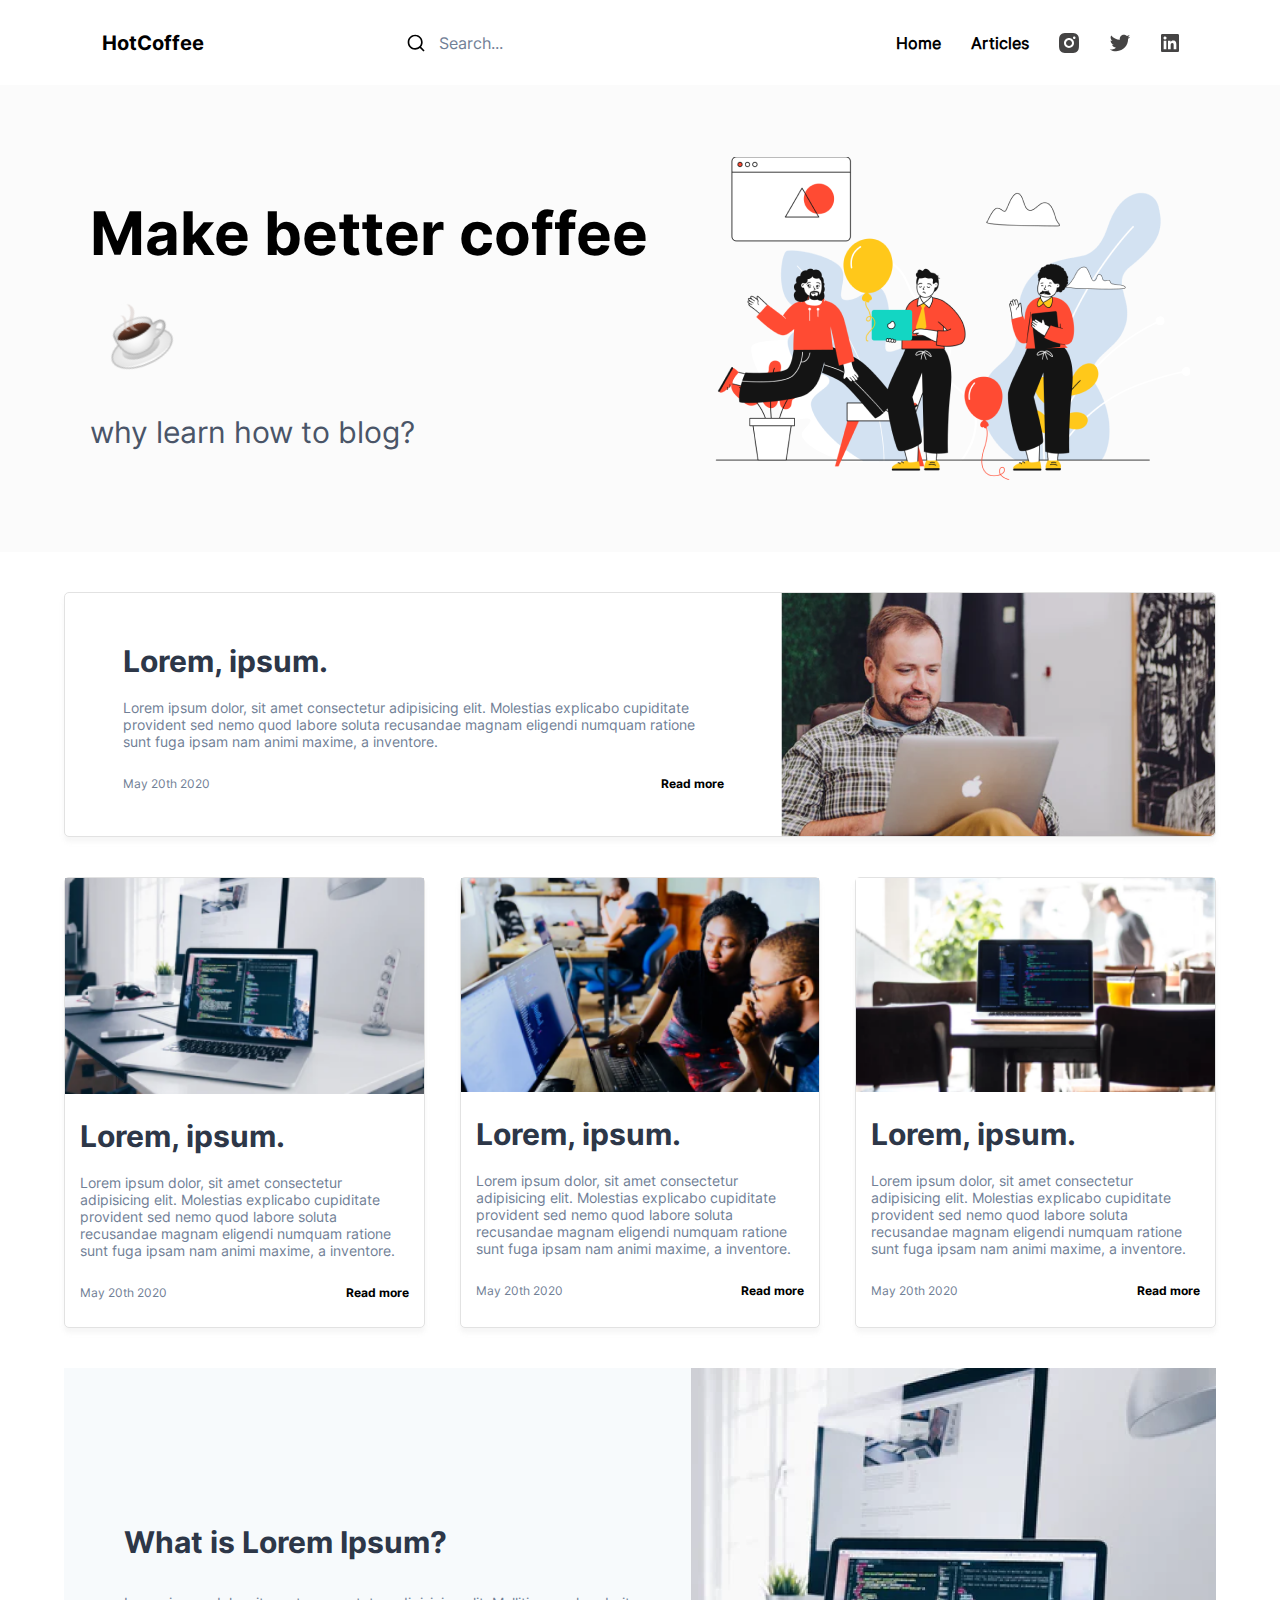
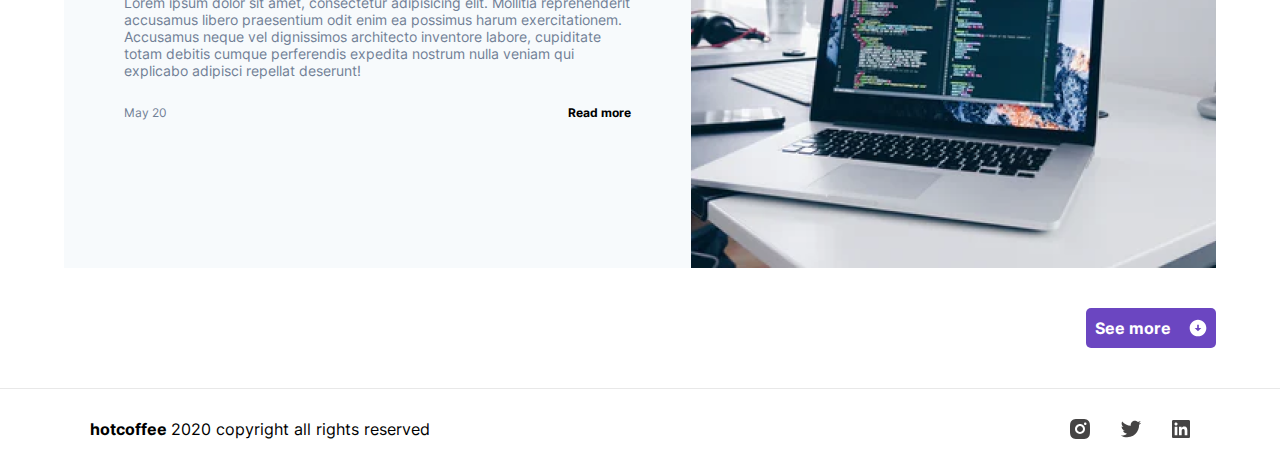
==== index.html @ 9e6a4082 "first deploy project" ====
<!DOCTYPE html>
<html lang="en">
  <head>
    <meta charset="UTF-8" />
    <meta http-equiv="X-UA-Compatible" content="IE=edge" />
    <meta name="viewport" content="width=device-width, initial-scale=1.0" />
    <link rel="stylesheet" href="style.css" />
    <title>Document</title>
  </head>
  <body>
    <header class="header">
      <div>
        <a href="index.html">HotCoffee</a>
      </div>
      <div class="container-search">
        <img src="image/svg/Search.svg" alt="Search" />
        <input type="text" placeholder="Search..." />
      </div>
      <div class="container-nav">
        <h1>Home</h1>
        <h1>Articles</h1>
        <img
          class="header-icon"
          src="image/svg/Instagram.svg"
          alt="Instagram"
        />
        <img class="header-icon" src="image/svg/Twitter.svg" alt="Twitter" />
        <img class="header-icon" src="image/svg/In.svg" alt="In" />
      </div>
    </header>
    <div class="container-head">
      <div class="container-head-text">
        <h1>
          Make better coffee
          <img src="image/svg/coffee.svg" alt="coffee" />
        </h1>
        <p class="container-head-text_p">why learn how to blog?</p>
      </div>
      <img src="image/png/croods_1.png" alt="People" />
    </div>
    <div class="main">
      <div class="container-card">
        <div class="container-first card-grid">
          <div class="container-first-text">
            <h1 class="card-text-title">Lorem, ipsum.</h1>
            <p class="card-text-about">
              Lorem ipsum dolor, sit amet consectetur adipisicing elit.
              Molestias explicabo cupiditate provident sed nemo quod labore
              soluta recusandae magnam eligendi numquam ratione sunt fuga ipsam
              nam animi maxime, a inventore.
            </p>
            <div class="container-first-text-bottom">
              <p class="card-date">May 20th 2020</p>
              <a href="details.html" class="card-button_read">Read more</a>
            </div>
          </div>
          <img src="image/png/image_1.png" alt="Card image" />
        </div>
        <div class="container-second card-grid">
          <img
            class="card-grid_img"
            src="image/png/image_2.png"
            alt="Card image"
          />
          <div class="card-grid-container">
            <h1 class="card-text-title">Lorem, ipsum.</h1>
            <p class="card-text-about">
              Lorem ipsum dolor, sit amet consectetur adipisicing elit.
              Molestias explicabo cupiditate provident sed nemo quod labore
              soluta recusandae magnam eligendi numquam ratione sunt fuga ipsam
              nam animi maxime, a inventore.
            </p>
            <div class="container-first-text-bottom">
              <p class="card-date">May 20th 2020</p>
              <a class="card-button_read">Read more</a>
            </div>
          </div>
        </div>
        <div class="container-three card-grid">
          <img
            class="card-grid_img"
            src="image/png/image_4.png"
            alt="Card image"
          />
          <div class="card-grid-container">
            <h1 class="card-text-title">Lorem, ipsum.</h1>
            <p class="card-text-about">
              Lorem ipsum dolor, sit amet consectetur adipisicing elit.
              Molestias explicabo cupiditate provident sed nemo quod labore
              soluta recusandae magnam eligendi numquam ratione sunt fuga ipsam
              nam animi maxime, a inventore.
            </p>
            <div class="container-first-text-bottom">
              <p class="card-date">May 20th 2020</p>
              <a class="card-button_read">Read more</a>
            </div>
          </div>
        </div>
        <div class="container-four card-grid">
          <img
            class="card-grid_img"
            src="image/png/image_5.png"
            alt="Card image"
          />
          <div class="card-grid-container">
            <h1 class="card-text-title">Lorem, ipsum.</h1>
            <p class="card-text-about">
              Lorem ipsum dolor, sit amet consectetur adipisicing elit.
              Molestias explicabo cupiditate provident sed nemo quod labore
              soluta recusandae magnam eligendi numquam ratione sunt fuga ipsam
              nam animi maxime, a inventore.
            </p>
            <div class="container-first-text-bottom">
              <p class="card-date">May 20th 2020</p>
              <a class="card-button_read">Read more</a>
            </div>
          </div>
        </div>
      </div>
      <div class="container-learn">
        <div class="container-learn-text">
          <h1 class="card-text-title">What is Lorem Ipsum?</h1>
          <p class="card-text-about">
            Lorem ipsum dolor sit amet, consectetur adipisicing elit. Mollitia
            reprehenderit accusamus libero praesentium odit enim ea possimus
            harum exercitationem. Accusamus neque vel dignissimos architecto
            inventore labore, cupiditate totam debitis cumque perferendis
            expedita nostrum nulla veniam qui explicabo adipisci repellat
            deserunt!
          </p>
          <div class="container-first-text-bottom">
            <p class="card-date">May 20</p>
            <a class="card-button_read">Read more</a>
          </div>
        </div>
        <img src="image/png/image_7.png" alt="Image learn" />
      </div>
      <a class="button-link" href="details.html"
        >See more <img src="image/svg/Arrow_down.svg" alt="Arrow down"
      /></a>
    </div>
    <footer class="footer">
      <div class="footer-text">
        <p class="footer-text-coffee">hotcoffee </p>
        <p class="footer-text-copyright">2020 copyright all rights reserved</p>
      </div>
      <div class="footer-icons">
        <img
          class="footer-icon"
          src="image/svg/Instagram.svg"
          alt="Instagram"
        />
        <img class="footer-icon" src="image/svg/Twitter.svg" alt="Twitter" />
        <img class="footer-icon" src="image/svg/In.svg" alt="In" />
      </div>
    </footer>
  </body>
</html>
---- style.css ----
@import url("./font-config.css");
@import url("./header.css");
@import url("./footer.css");

a {
    cursor: pointer;
}


body {
    margin: 0;
    padding: 0;
    background-color: #FFF;
}


.container-head {
    background: #FBFBFB;
    height: 467px;
    display: flex;
    align-items: center;
    justify-content: space-evenly;
    padding: 0 90px;
}

.container-head-text h1 {
    font-family: 'Inter Bold', sans-serif;
    font-size: 60px;
    color: black;
    
}

.container-head-text h1 img {
    position: relative;
    bottom: -20px;
}


.container-head-text_p {
    font-family: "Inter", sans-serif;
    font-size: 30px;
    color: #4A5568;
}

.container-card {
    display: grid;
    width: 90%;
    margin: 40px 5%;
    row-gap: 40px;
    column-gap: 35px;
    grid-template-rows: auto;
}

.card-grid {
    background-color: #FFF;
    border: 1px #E2E2E2 solid;
    box-shadow: 0px 5px 4px 0px #DDDDDD40;
    border-radius: 5px;
}

.card-grid_img {
    width: 100%;
}

.card-grid-container {
    margin: 15px;
}

.container-first {
    display: flex;
    grid-column-start: 1;
    grid-column-end: 4;
}

.container-first img {
    border-radius: 0 5px 5px 0;
    object-fit:cover;
}

.container-first-text {
    margin: 30px 5%;
}

.container-first-text-bottom {
    display: flex;
    justify-content: space-between;
    align-items: center;
}

.container-first-text-bottom a {
    font-family: "Inter Bold", sans-serif;
    font-size: 12px;
    color: black;
    text-decoration: none;
}

.card-text-title {
    font-family: "Inter Bold", sans-serif;
    font-size: 30px;
    color: #2D3748;
}

.card-text-about {
    font-family: "Inter", sans-serif;
    color: #718096;
    font-size: 14px;
}

.card-date {
    font-family: "Inter", sans-serif;
    color: #718096;
    font-size: 12px;
}

.card-button_read {
    font-family: "Inter Bold", sans-serif;
    font-size: 12px;
}

.container-learn {
    margin: 0 5%;
    display: flex;
    width: 90%;
    background-color: #F7FAFC;
}

.container-learn-text {
    display: flex;
    flex-direction: column;
    justify-content: center;
    padding: 5% calc(450px - (450px - 60px));
}

.container-learn img {
    object-fit: cover;
}

.button-link {
    font-family: "Inter Bold", sans-serif;
    display: flex;
    align-items: center;
    justify-content: space-around;
    font-size: 16px;
    background-color: #6B46C1;
    color: #FFFFFF;
    text-decoration: none;
    width: 130px;
    height: 40px;
    border-radius: 5px;
    margin: 40px 5% 40px calc(95% - 130px);
}
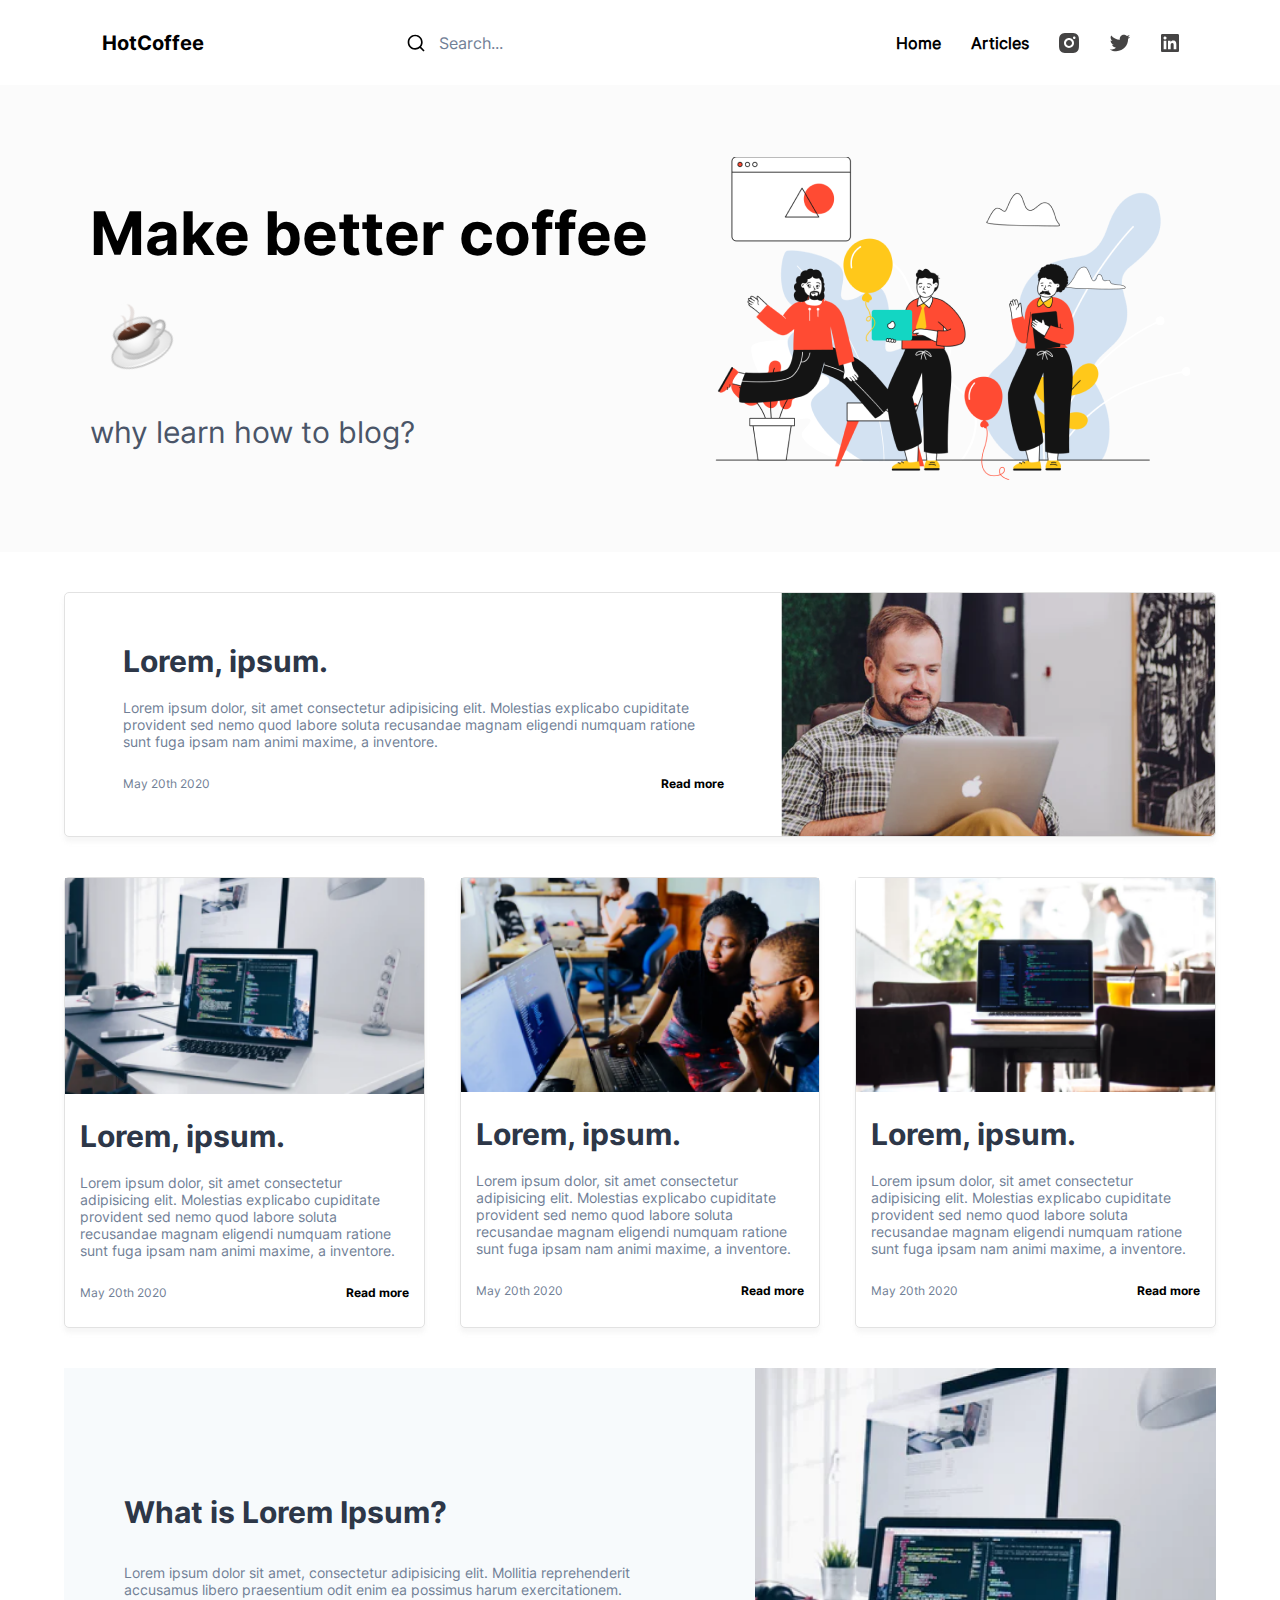
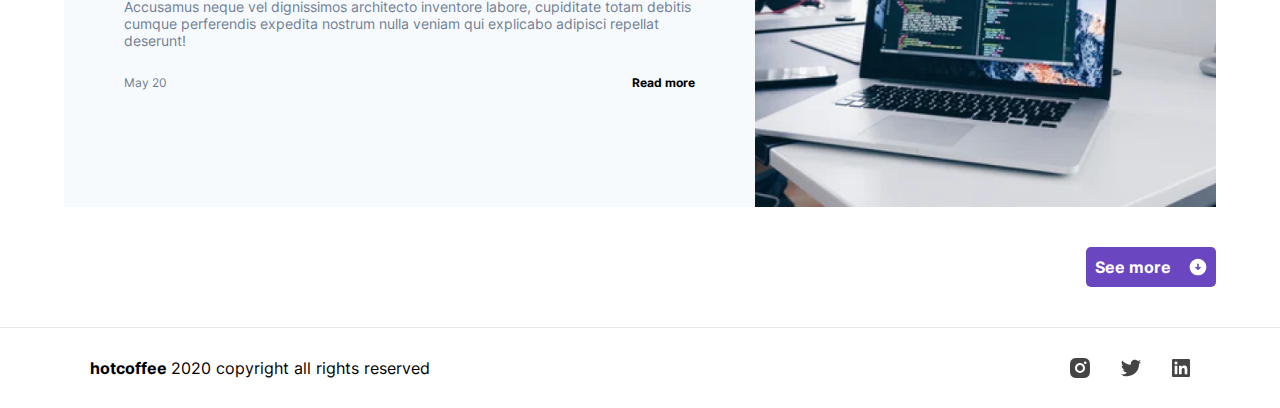
==== commit a107ca86: "add title html" ====
--- a/index.html
+++ b/index.html
@@ -5,7 +5,7 @@
     <meta http-equiv="X-UA-Compatible" content="IE=edge" />
     <meta name="viewport" content="width=device-width, initial-scale=1.0" />
     <link rel="stylesheet" href="style.css" />
-    <title>Document</title>
+    <title>Home Page</title>
   </head>
   <body>
     <header class="header">
--- a/style.css
+++ b/style.css
@@ -129,10 +129,12 @@
     flex-direction: column;
     justify-content: center;
     padding: 5% calc(450px - (450px - 60px));
+    min-width: 150px;
 }
 
 .container-learn img {
     object-fit: cover;
+    width: 40%;
 }
 
 .button-link {
